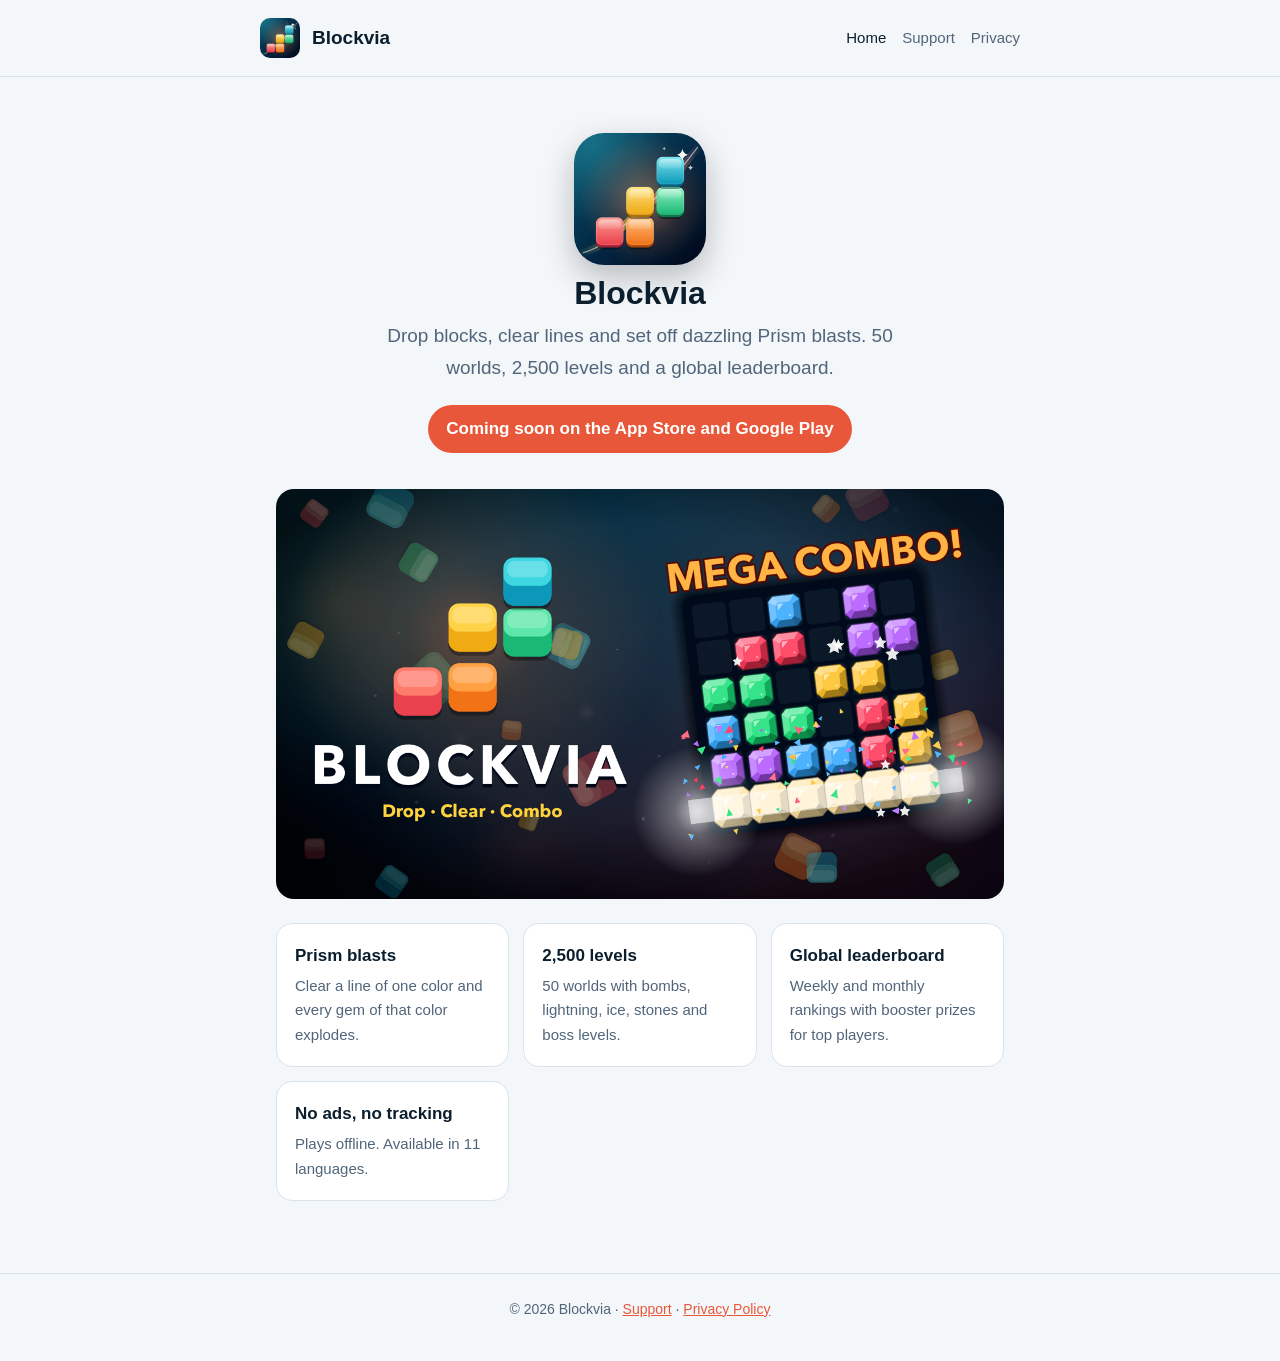
==== index.html @ 8fdf5b7e "Blockvia website: home, support and privacy policy Co-Authored-By: Claude Opus 5.5 <noreply@anthropi" ====
<!doctype html>
<html lang="en">
<head>
<meta charset="utf-8">
<meta name="viewport" content="width=device-width, initial-scale=1">
<title>Blockvia</title>
<meta name="description" content="Blockvia is a colorful block puzzle game with Prism blasts, 2,500 levels and a global leaderboard.">
<link rel="icon" href="icon.png">
<link rel="stylesheet" href="style.css">
</head>
<body>
<header><div class="in"><img src="icon.png" alt=""><strong>Blockvia</strong>
<nav><a href="index.html" aria-current="page">Home</a><a href="support.html">Support</a><a href="privacy.html">Privacy</a></nav></div></header>
<main>
<section class="hero">
	<img class="icon" src="icon.png" alt="Blockvia app icon">
	<h1>Blockvia</h1>
	<p>Drop blocks, clear lines and set off dazzling Prism blasts. 50 worlds, 2,500 levels and a global leaderboard.</p>
	<span class="pill">Coming soon on the App Store and Google Play</span>
</section>
<img class="cover" src="cover.png" alt="Blockvia gameplay">
<div class="grid">
	<div class="card"><h3>Prism blasts</h3><p>Clear a line of one color and every gem of that color explodes.</p></div>
	<div class="card"><h3>2,500 levels</h3><p>50 worlds with bombs, lightning, ice, stones and boss levels.</p></div>
	<div class="card"><h3>Global leaderboard</h3><p>Weekly and monthly rankings with booster prizes for top players.</p></div>
	<div class="card"><h3>No ads, no tracking</h3><p>Plays offline. Available in 11 languages.</p></div>
</div>
</main>
<footer>© 2026 Blockvia · <a href="support.html">Support</a> · <a href="privacy.html">Privacy Policy</a></footer>
</body>
</html>
---- style.css ----
:root {
	color-scheme: light dark;
	--bg: #f4f7fa;
	--card: #ffffff;
	--fg: #0b1e2d;
	--muted: #51657a;
	--line: #dbe3ea;
	--accent: #e8573a;
	--accent2: #1597b8;
}
@media (prefers-color-scheme: dark) {
	:root { --bg: #06121f; --card: #0c2133; --fg: #e9f1f7; --muted: #9db2c4; --line: #1b3449; --accent: #ff8a5c; --accent2: #3fd5e0; }
}
* { box-sizing: border-box; }
body { margin: 0; background: var(--bg); color: var(--fg); font: 17px/1.65 -apple-system, BlinkMacSystemFont, "Segoe UI", Roboto, "Helvetica Neue", sans-serif; }
a { color: var(--accent); }
header { padding: 18px 16px; border-bottom: 1px solid var(--line); }
header .in { max-width: 760px; margin: 0 auto; display: flex; align-items: center; gap: 12px; flex-wrap: wrap; }
header img { width: 40px; height: 40px; border-radius: 10px; }
header strong { font-size: 19px; margin-right: auto; }
nav a { color: var(--muted); text-decoration: none; margin-left: 16px; font-size: 15px; }
nav a:hover, nav a[aria-current] { color: var(--fg); }
main { max-width: 760px; margin: 0 auto; padding: 32px 16px 72px; }
h1 { font-size: 32px; line-height: 1.2; margin: 0 0 6px; }
h2 { font-size: 20px; margin: 36px 0 8px; }
.muted { color: var(--muted); font-size: 15px; }
.hero { text-align: center; padding: 24px 0 8px; }
.hero img.icon { width: 132px; height: 132px; border-radius: 30px; box-shadow: 0 12px 32px rgba(0, 0, 0, .25); }
.hero p { font-size: 19px; color: var(--muted); max-width: 560px; margin: 8px auto 0; }
.cover { width: 100%; border-radius: 18px; margin: 28px 0 8px; display: block; }
.grid { display: grid; grid-template-columns: repeat(auto-fit, minmax(210px, 1fr)); gap: 14px; margin-top: 24px; }
.card { background: var(--card); border: 1px solid var(--line); border-radius: 16px; padding: 18px; }
.card h3 { margin: 0 0 4px; font-size: 17px; }
.card p { margin: 0; color: var(--muted); font-size: 15px; }
.pill { display: inline-block; margin-top: 22px; padding: 10px 18px; border-radius: 999px; background: var(--accent); color: #fff; font-weight: 600; text-decoration: none; }
details { background: var(--card); border: 1px solid var(--line); border-radius: 14px; padding: 14px 18px; margin: 10px 0; }
summary { cursor: pointer; font-weight: 600; }
footer { text-align: center; color: var(--muted); font-size: 14px; padding: 24px 16px 40px; border-top: 1px solid var(--line); }
hr { border: 0; border-top: 1px solid var(--line); margin: 48px 0; }
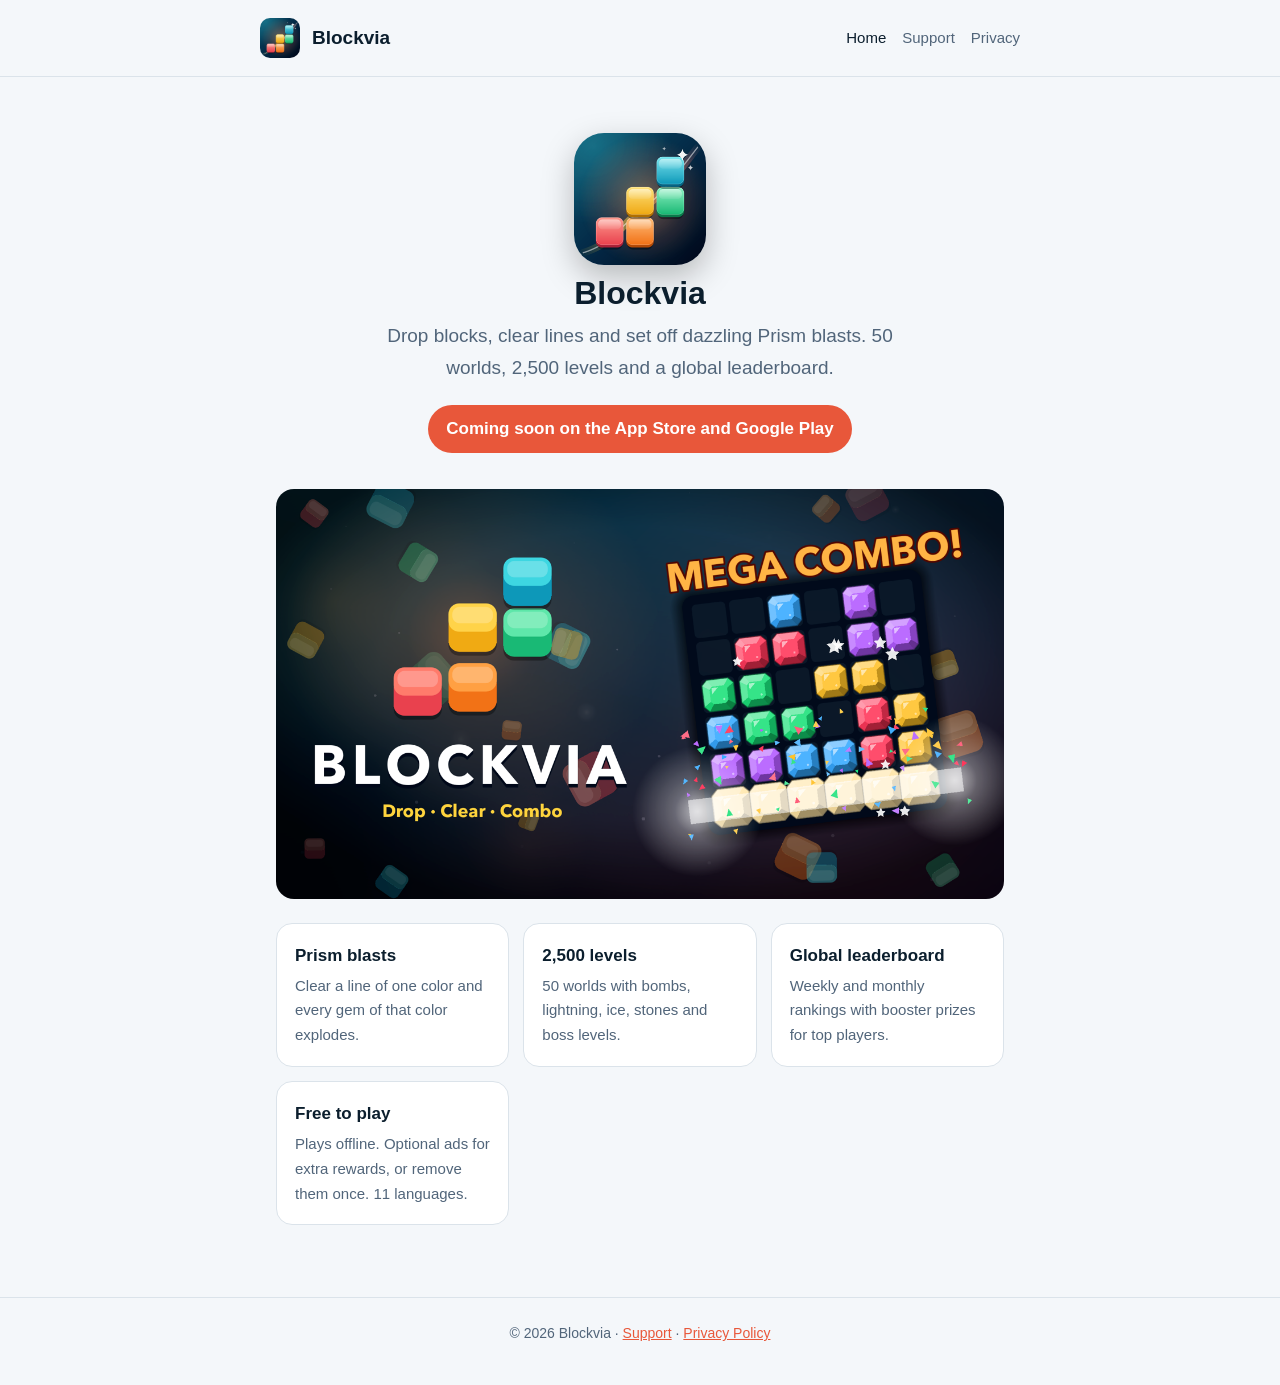
==== commit 27ae2816: "Privacy policy and support: Google AdMob ads and in-app purchases Co-Authored-By: Claude Opus 5.5 <n" ====
--- a/index.html
+++ b/index.html
@@ -23,7 +23,7 @@
 	<div class="card"><h3>Prism blasts</h3><p>Clear a line of one color and every gem of that color explodes.</p></div>
 	<div class="card"><h3>2,500 levels</h3><p>50 worlds with bombs, lightning, ice, stones and boss levels.</p></div>
 	<div class="card"><h3>Global leaderboard</h3><p>Weekly and monthly rankings with booster prizes for top players.</p></div>
-	<div class="card"><h3>No ads, no tracking</h3><p>Plays offline. Available in 11 languages.</p></div>
+	<div class="card"><h3>Free to play</h3><p>Plays offline. Optional ads for extra rewards, or remove them once. 11 languages.</p></div>
 </div>
 </main>
 <footer>© 2026 Blockvia · <a href="support.html">Support</a> · <a href="privacy.html">Privacy Policy</a></footer>
